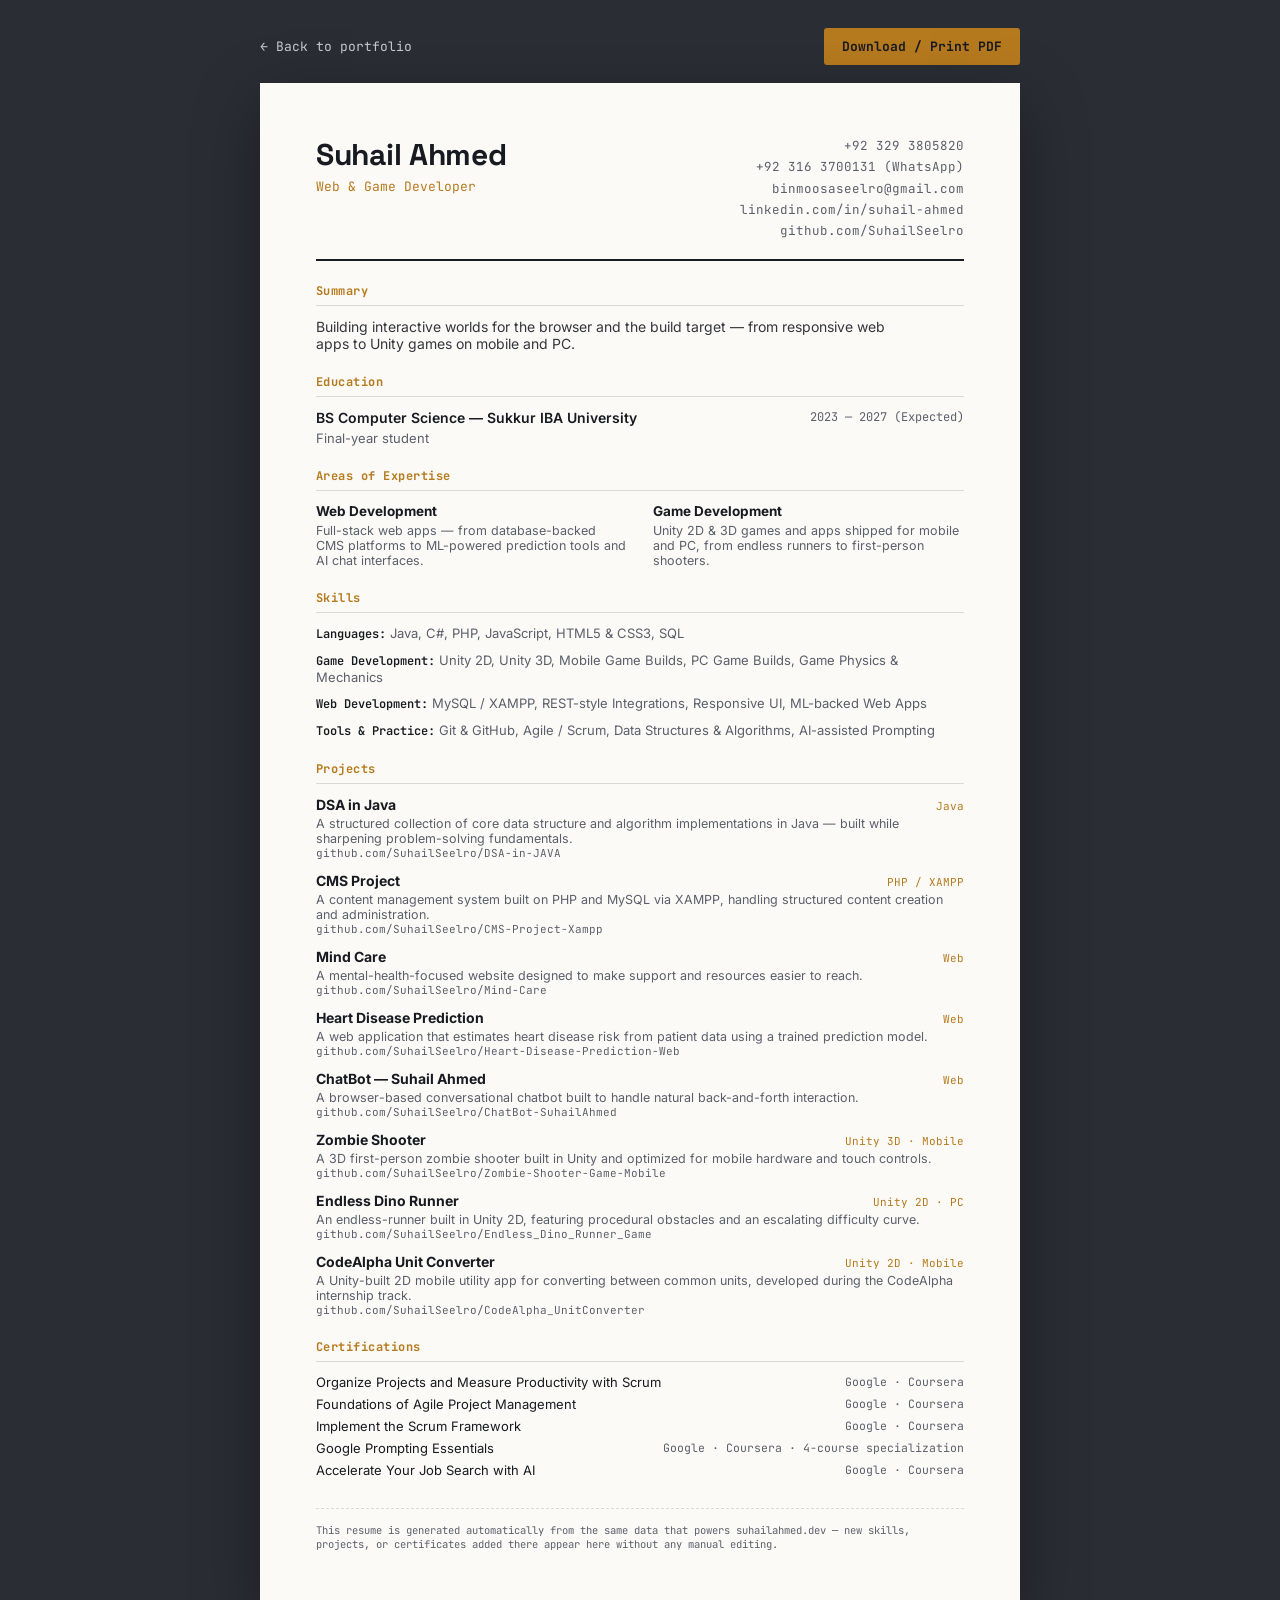
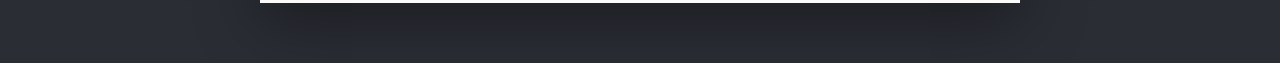
==== resume.html @ 86a8f051 "Add files via upload" ====
<!DOCTYPE html>
<html lang="en">
<head>
<meta charset="UTF-8">
<meta name="viewport" content="width=device-width, initial-scale=1.0">
<title>Suhail Ahmed — Resume</title>
<link rel="icon" href="data:,">
<link href="https://fonts.googleapis.com/css2?family=Space+Grotesk:wght@600;700&family=Inter:wght@400;500;600&family=JetBrains+Mono:wght@400;500&display=swap" rel="stylesheet">
<style>
  :root{
    --ink:#171A21; --dim:#5B5F6B; --line:#DCDBD3; --gold:#B67A1E; --paper:#FBFAF6;
    --font-display:"Space Grotesk",sans-serif; --font-body:"Inter",sans-serif; --font-mono:"JetBrains Mono",monospace;
  }
  * { box-sizing: border-box; }
  body {
    margin: 0; background: #2A2D34; color: var(--ink);
    font-family: var(--font-body); display: flex; flex-direction: column; align-items: center;
    padding: 28px 16px 60px;
  }
  .toolbar {
    width: 100%; max-width: 760px; display: flex; justify-content: space-between; align-items: center;
    margin-bottom: 18px; font-family: var(--font-mono); font-size: 13px; color: #C7C9D1;
  }
  .toolbar a { color: #C7C9D1; text-decoration: none; }
  .toolbar a:hover { color: #fff; }
  #print-btn {
    background: var(--gold); color: #171A21; border: none; padding: 10px 18px;
    font-family: var(--font-mono); font-size: 13px; font-weight: 700; cursor: pointer; border-radius: 3px;
  }
  #print-btn:hover { background: #c98a28; }

  .page {
    width: 100%; max-width: 760px; background: var(--paper); color: var(--ink);
    padding: 52px 56px; box-shadow: 0 20px 60px rgba(0,0,0,0.35);
  }

  .r-header { display:flex; justify-content:space-between; align-items:flex-start; gap:20px; border-bottom: 2px solid var(--ink); padding-bottom: 18px; margin-bottom: 22px;}
  .r-header h1 { font-family: var(--font-display); font-size: 30px; margin: 0 0 4px; letter-spacing: -0.01em;}
  .r-header .role { font-family: var(--font-mono); font-size: 13px; color: var(--gold); }
  .r-contact { text-align: right; font-size: 12.5px; color: var(--dim); line-height: 1.7; font-family: var(--font-mono); }
  .r-contact a { color: var(--dim); text-decoration: none; }

  .r-section { margin-bottom: 22px; }
  .r-section h2 {
    font-family: var(--font-mono); font-size: 12px; letter-spacing: 0.04em; color: var(--gold);
    margin: 0 0 12px; padding-bottom: 6px; border-bottom: 1px solid var(--line);
  }

  .r-summary { font-size: 14px; color: #34363D; margin: 0; max-width: 66ch; }

  .r-edu-row { display:flex; justify-content: space-between; gap: 12px; font-size: 14px; margin-bottom: 4px;}
  .r-edu-row .school { font-weight: 600; }
  .r-edu-row .years { font-family: var(--font-mono); font-size: 12px; color: var(--dim); white-space: nowrap; }
  .r-edu-note { font-size: 13px; color: var(--dim); }

  .r-expertise { display:flex; gap: 26px; flex-wrap: wrap; }
  .r-expertise div { flex: 1; min-width: 220px; }
  .r-expertise h3 { font-size: 13.5px; margin: 0 0 4px; }
  .r-expertise p { font-size: 12.5px; color: var(--dim); margin: 0; }

  .r-skill-group { margin-bottom: 10px; font-size: 13px; }
  .r-skill-group b { font-family: var(--font-mono); font-weight: 600; font-size: 12px; color: var(--ink); }
  .r-skill-group span { color: var(--dim); }

  .r-project { margin-bottom: 12px; }
  .r-project-top { display:flex; justify-content: space-between; gap: 10px; align-items: baseline; }
  .r-project-top h3 { font-size: 14px; margin: 0; }
  .r-project-top .platform { font-family: var(--font-mono); font-size: 11px; color: var(--gold); white-space: nowrap; }
  .r-project p { font-size: 12.5px; color: var(--dim); margin: 3px 0 0; }
  .r-project .link { font-family: var(--font-mono); font-size: 11px; color: var(--dim); }

  .r-cert-row { display:flex; justify-content: space-between; gap: 12px; font-size: 13px; margin-bottom: 6px; }
  .r-cert-row .issuer { font-family: var(--font-mono); font-size: 11.5px; color: var(--dim); white-space: nowrap; }

  .r-footer-note {
    margin-top: 30px; padding-top: 14px; border-top: 1px dashed var(--line);
    font-family: var(--font-mono); font-size: 10.5px; color: var(--dim);
  }

  @media print {
    body { background: #fff; padding: 0; }
    .toolbar { display: none; }
    .page { box-shadow: none; padding: 24px 6px; max-width: 100%; }
    @page { margin: 16mm 14mm; }
  }
</style>
</head>
<body>

<div class="toolbar">
  <a href="index.html">← Back to portfolio</a>
  <button id="print-btn">Download / Print PDF</button>
</div>

<article class="page" id="resume-page"></article>

<script src="data.js"></script>
<script>
(function () {
  const d = SITE_DATA;
  const c = d.contact;

  const html = `
    <div class="r-header">
      <div>
        <h1>${d.name}</h1>
        <div class="role">${d.role}</div>
      </div>
      <div class="r-contact">
        ${c.phone}<br>
        ${c.whatsapp} (WhatsApp)<br>
        <a href="mailto:${c.emailPersonal}">${c.emailPersonal}</a><br>
        <a href="${c.linkedin}">linkedin.com/in/suhail-ahmed</a><br>
        <a href="${c.github}">github.com/SuhailSeelro</a>
      </div>
    </div>

    <div class="r-section">
      <h2>Summary</h2>
      <p class="r-summary">${d.tagline}</p>
    </div>

    <div class="r-section">
      <h2>Education</h2>
      ${d.education.map(e => `
        <div class="r-edu-row">
          <span class="school">${e.degree} — ${e.school}</span>
          <span class="years">${e.years}</span>
        </div>
        <div class="r-edu-note">${e.note}</div>
      `).join("")}
    </div>

    <div class="r-section">
      <h2>Areas of Expertise</h2>
      <div class="r-expertise">
        ${d.expertise.map(e => `<div><h3>${e.title}</h3><p>${e.description}</p></div>`).join("")}
      </div>
    </div>

    <div class="r-section">
      <h2>Skills</h2>
      ${d.skillGroups.map(g => `
        <div class="r-skill-group"><b>${g.group}:</b> <span>${g.skills.join(", ")}</span></div>
      `).join("")}
    </div>

    <div class="r-section">
      <h2>Projects</h2>
      ${d.projects.map(p => `
        <div class="r-project">
          <div class="r-project-top">
            <h3>${p.name}</h3>
            <span class="platform">${p.platform}</span>
          </div>
          <p>${p.description}</p>
          <div class="link">${p.repo.replace('https://', '')}</div>
        </div>
      `).join("")}
    </div>

    <div class="r-section">
      <h2>Certifications</h2>
      ${d.certificates.map(c => `
        <div class="r-cert-row">
          <span>${c.title}</span>
          <span class="issuer">${c.issuer}</span>
        </div>
      `).join("")}
    </div>

    <div class="r-footer-note">
      This resume is generated automatically from the same data that powers suhailahmed.dev — new skills,
      projects, or certificates added there appear here without any manual editing.
    </div>
  `;

  document.getElementById("resume-page").innerHTML = html;
  document.title = `${d.name} — Resume`;

  document.getElementById("print-btn").addEventListener("click", () => window.print());
})();
</script>
</body>
</html>
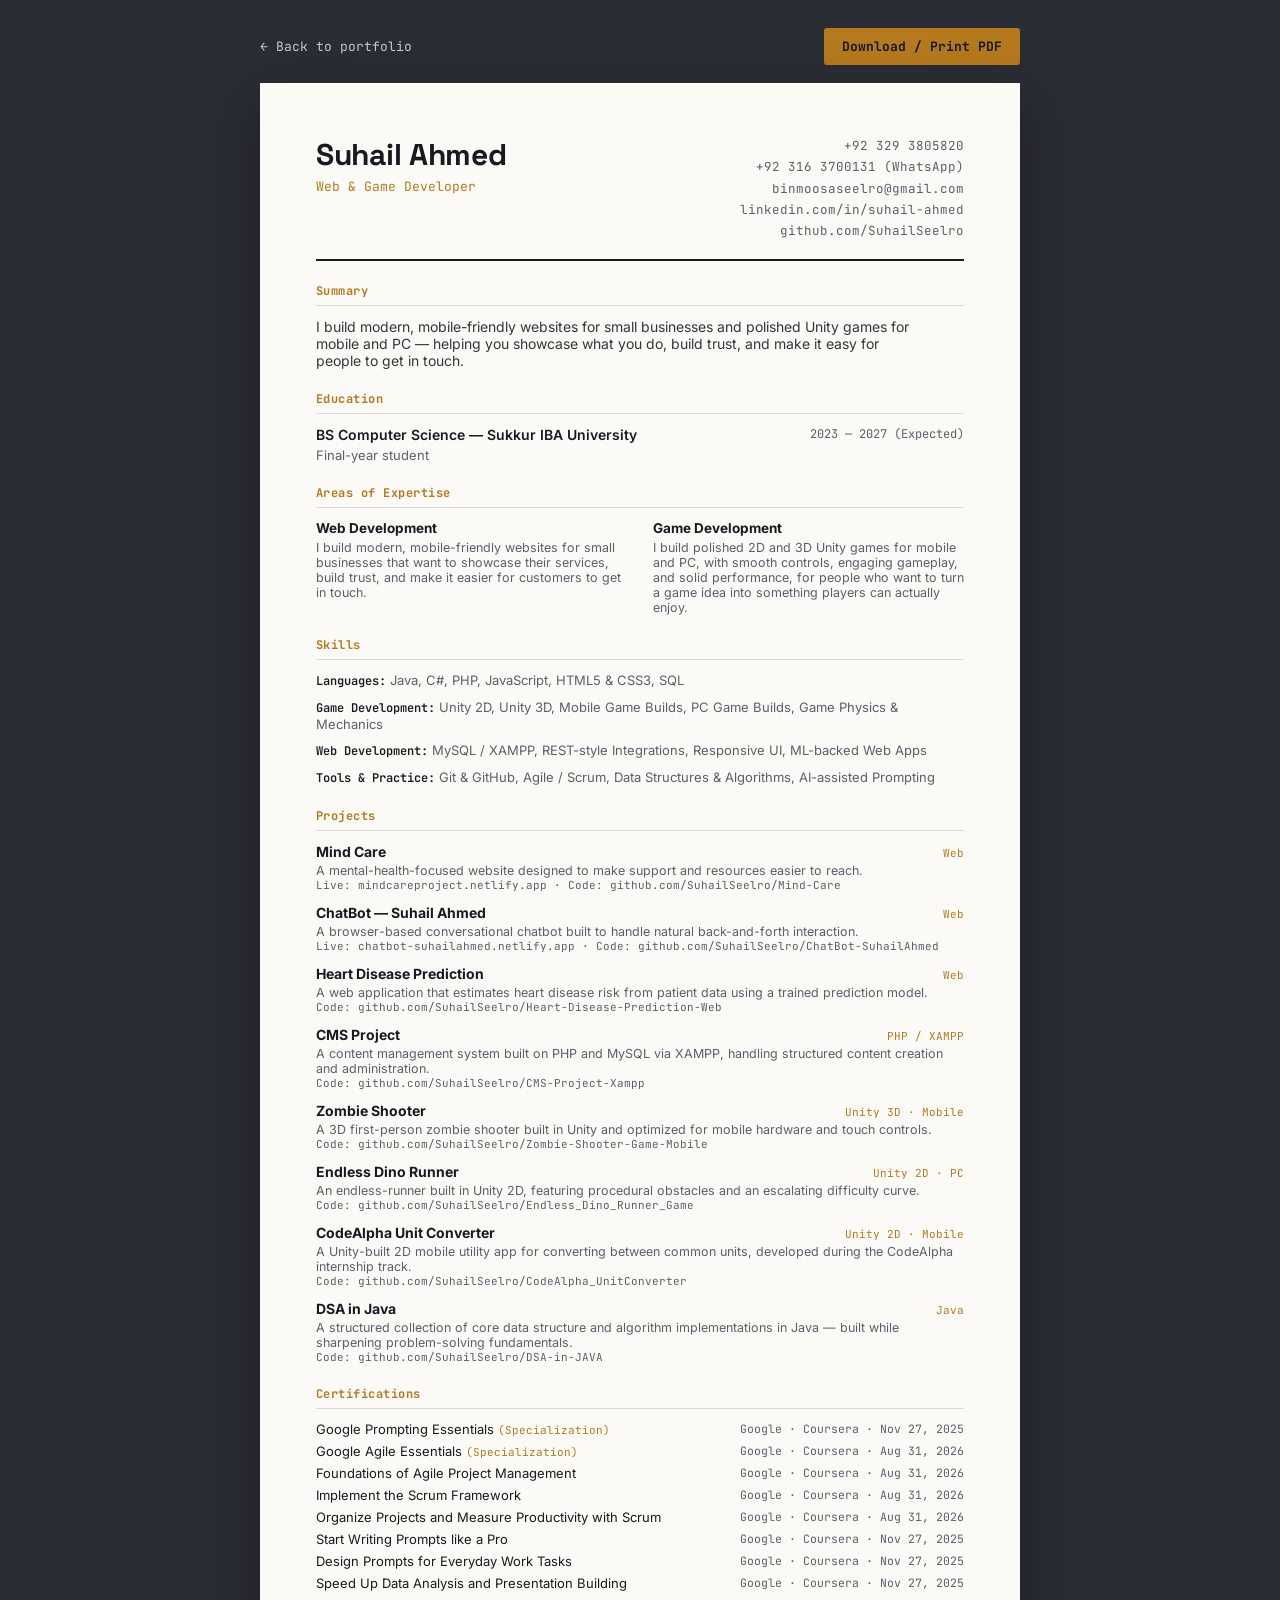
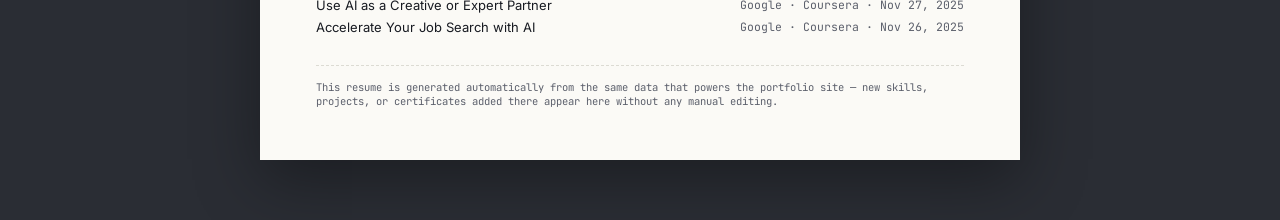
==== commit 92e7d743: "Add files via upload" ====
--- a/resume.html
+++ b/resume.html
@@ -70,6 +70,7 @@
   .r-project .link { font-family: var(--font-mono); font-size: 11px; color: var(--dim); }
 
   .r-cert-row { display:flex; justify-content: space-between; gap: 12px; font-size: 13px; margin-bottom: 6px; }
+  .r-cert-row em { font-style: normal; font-family: var(--font-mono); font-size: 11px; color: var(--gold); }
   .r-cert-row .issuer { font-family: var(--font-mono); font-size: 11.5px; color: var(--dim); white-space: nowrap; }
 
   .r-footer-note {
@@ -154,7 +155,7 @@
             <span class="platform">${p.platform}</span>
           </div>
           <p>${p.description}</p>
-          <div class="link">${p.repo.replace('https://', '')}</div>
+          <div class="link">${p.live ? 'Live: ' + p.live.replace('https://', '').replace(/\/$/, '') + ' · ' : ''}Code: ${p.repo.replace('https://', '')}</div>
         </div>
       `).join("")}
     </div>
@@ -163,14 +164,14 @@
       <h2>Certifications</h2>
       ${d.certificates.map(c => `
         <div class="r-cert-row">
-          <span>${c.title}</span>
-          <span class="issuer">${c.issuer}</span>
+          <span>${c.title}${c.type === "specialization" ? " <em>(Specialization)</em>" : ""}</span>
+          <span class="issuer">Google · Coursera${c.date ? " · " + c.date : ""}</span>
         </div>
       `).join("")}
     </div>
 
     <div class="r-footer-note">
-      This resume is generated automatically from the same data that powers suhailahmed.dev — new skills,
+      This resume is generated automatically from the same data that powers the portfolio site — new skills,
       projects, or certificates added there appear here without any manual editing.
     </div>
   `;
